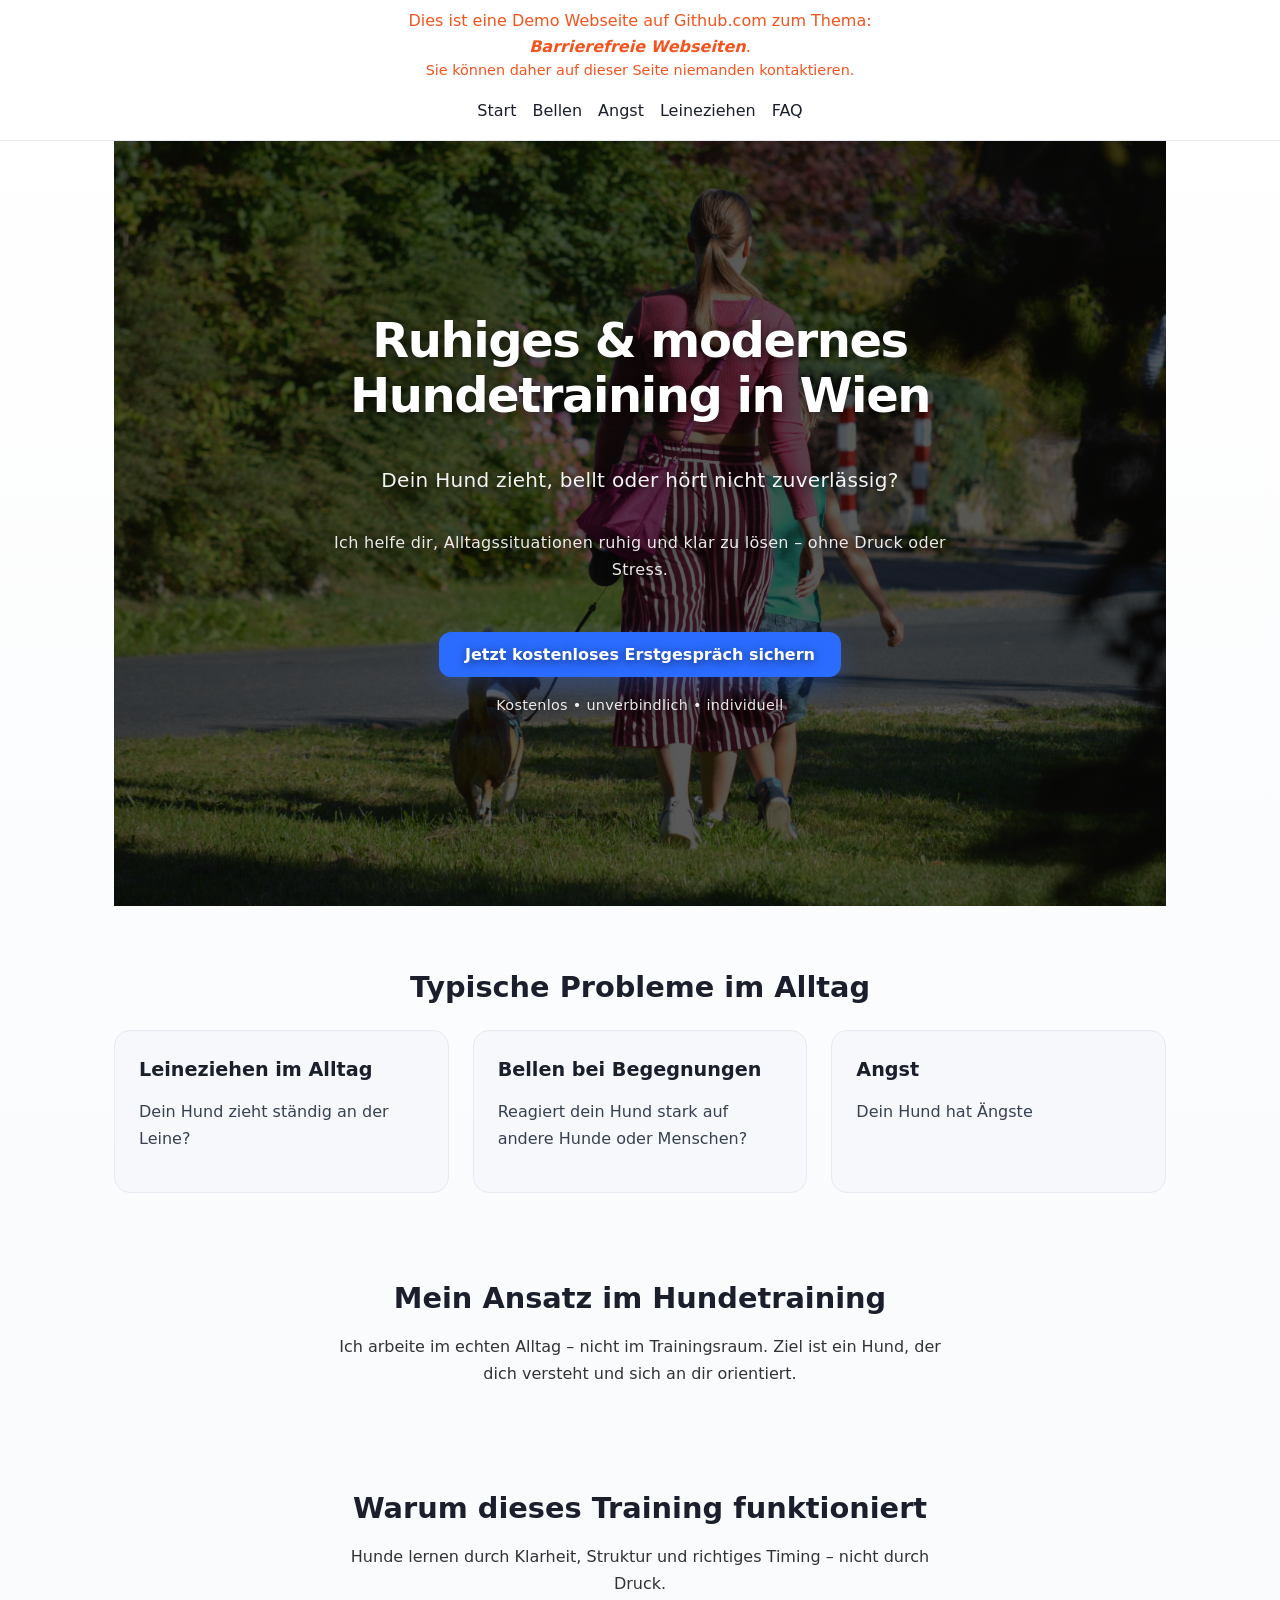
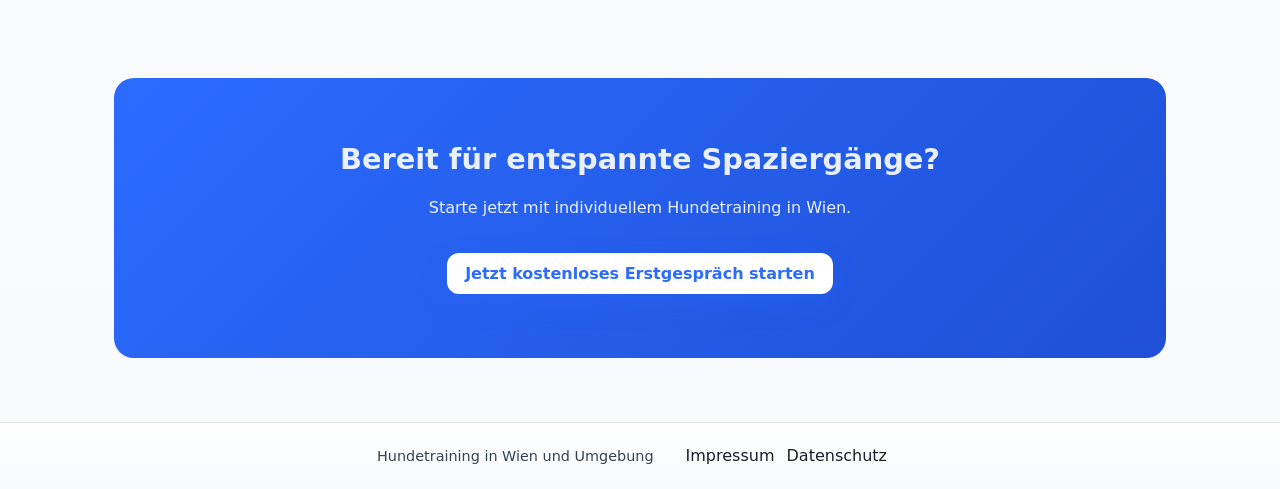
==== index.html @ 00c634ef "Leinenziehen changed to Leineziehen in index" ====
<!doctype html>
<html lang="de">
  <head>
    <meta charset="UTF-8" />
    <meta name="viewport" content="width=device-width, initial-scale=1.0" />

    <title>Hundetraining Wien – ruhiges & alltagstaugliches Training</title>
    <meta
      name="description"
      content="Hundetraining in Wien: Leinenziehen, Bellen, Rückruf und Angst. Modernes, ruhiges Training für deinen Alltag mit Hund."
    />
    <meta name="robots" content="index, follow" />

    <link rel="stylesheet" href="css/style.css" />

    <script type="application/ld+json">
      {
        "@context": "https://schema.org",
        "@type": "SoftwareApplication",
        "name": "Barrierefrei Demoseite",
        "description": "Eine Demo-Webseite zum Erlernen von Barrierefreiheit (A11y).",
        "url": "https://secondohb.github.io/barrierefreie-webseite-demo/",
        "image": "https://secondohb.github.io/barrierefreie-webseite-demo/assets/img/hundetraining-wien-ruhiger-spaziergang.jpg",
        "applicationCategory": "EducationalApplication",
        "operatingSystem": "Web",
        "author": {
          "@type": "Person",
          "name": "Bernd Honhaiser"
        }
      }
    </script>
  </head>

  <body>
    <a href="#main" class="skip-link">Zum Inhalt springen</a>

    <div class="hauptinfo1">
      Dies ist eine Demo Webseite auf Github.com zum Thema:
      <br /><i><b>Barrierefreie Webseiten</b></i
      >.<br />
    </div>
    <div class="hauptinfo2">
      Sie können daher auf dieser Seite niemanden kontaktieren.
    </div>

    <header>
      <nav aria-label="Hauptnavigation">
        <a href="index.html" aria-current="page">Start</a>
        <a href="bellen.html">Bellen</a>
        <a href="angst.html">Angst</a>
        <a href="leineziehen.html">Leineziehen</a>
        <a href="faq.html">FAQ</a>
      </nav>
    </header>

    <main id="main" role="main">
      <!-- HERO -->

      <section class="hero-parallax section-large">
        <img
          src="assets/img/hundetraining-wien-ruhiger-spaziergang.jpg"
          alt="Ruhiger Spaziergang mit Hund in Wien"
          class="hero-image"
        />

        <div class="hero-overlay" aria-hidden="true"></div>

        <div class="hero-content fade-in">
          <h1>Ruhiges & modernes Hundetraining in Wien</h1>

          <p class="lead">
            Dein Hund zieht, bellt oder hört nicht zuverlässig?
          </p>

          <p class="sub">
            Ich helfe dir, Alltagssituationen ruhig und klar zu lösen – ohne
            Druck oder Stress.
          </p>

          <a href="kontakt.html" class="cta-button">
            Jetzt kostenloses Erstgespräch sichern
          </a>

          <p class="micro-trust">Kostenlos • unverbindlich • individuell</p>
        </div>
      </section>

      <!-- PROBLEME -->

      <section>
        <h2>Typische Probleme im Alltag</h2>

        <div class="grid">
          <div class="card fade-in delay-1">
            <a href="leineziehen.html" class="card-link">
              <h3>Leineziehen im Alltag</h3>
              <p>Dein Hund zieht ständig an der Leine?</p>
            </a>
          </div>

          <div class="card fade-in delay-2">
            <a href="bellen.html" class="card-link">
              <h3>Bellen bei Begegnungen</h3>
              <p>Reagiert dein Hund stark auf andere Hunde oder Menschen?</p>
            </a>
          </div>

          <div class="card fade-in delay-3">
            <a href="angst.html" class="card-link">
              <h3>Angst</h3>
              <p>Dein Hund hat Ängste</p>
            </a>
          </div>
        </div>
      </section>

      <!-- ANGEBOT -->

      <section class="section-large">
        <h2>Mein Ansatz im Hundetraining</h2>
        <div class="centered">
          <p>
            Ich arbeite im echten Alltag – nicht im Trainingsraum. Ziel ist ein
            Hund, der dich versteht und sich an dir orientiert.
          </p>
        </div>
      </section>

      <!-- ÜBER MICH -->

      <section>
        <h2>Warum dieses Training funktioniert</h2>
        <div class="centered">
          <p>
            Hunde lernen durch Klarheit, Struktur und richtiges Timing – nicht
            durch Druck.
          </p>
        </div>
      </section>
      <!-- CTA -->

      <section class="cta section-large">
        <h2>Bereit für entspannte Spaziergänge?</h2>

        <p>Starte jetzt mit individuellem Hundetraining in Wien.</p>

        <a href="kontakt.html" class="cta-button"
          >Jetzt kostenloses Erstgespräch starten</a
        >
      </section>
    </main>
    <footer>
      <div class="footer-row">
        <p>Hundetraining in Wien und Umgebung</p>
        <nav aria-label="Rechtliche Seiten">
          <a href="rechtliches/impressum.html">Impressum</a>
          <a href="rechtliches/datenschutz.html">Datenschutz</a>
        </nav>
      </div>
    </footer>

    <script>
      const elements = document.querySelectorAll(".fade-in");

      const observer = new IntersectionObserver(
        (entries) => {
          entries.forEach((entry) => {
            if (entry.isIntersecting) {
              entry.target.classList.add("visible");
            }
          });
        },
        {
          threshold: 0.15,
        },
      );

      elements.forEach((el) => observer.observe(el));
    </script>
  </body>
</html>
---- css/style.css ----
/* =========================
   DESIGN SYSTEM (PREMIUM)
========================= */

:root {
  /* Colors */
  --bg: #ffffff;
  --text: #1a1f2b;
  --muted: #374151;

  --primary: #2b6cff;
  --primary-dark: #1f4fd6;

  --card: #f6f8fb;
  --border: #e6eaf0;

  /* Shape */
  --radius: 16px;
  --shadow: 0 12px 30px rgba(0, 0, 0, 0.08);

  /* Spacing */
  --space-1: 4px;
  --space-2: 8px;
  --space-3: 12px;
  --space-4: 16px;
  --space-5: 24px;
  --space-6: 32px;
  --space-7: 48px;
  --space-8: 64px;
  --space-9: 96px;
}

/* =========================
   RESET
========================= */

* {
  margin: 0;
  padding: 0;
  box-sizing: border-box;
}

/* =========================
   BASE
========================= */

body {
  font-family:
    system-ui,
    -apple-system,
    Segoe UI,
    Roboto,
    Arial;
  background: linear-gradient(to bottom, #ffffff, #f7f9fc);
  color: var(--text);
  line-height: 1.6;
  -webkit-font-smoothing: antialiased;
}

main {
  max-width: 1100px;
  margin: 0 auto;
  padding: 0 var(--space-5);
}

/* =========================
   TYPOGRAPHY
========================= */

h1 {
  font-size: 3rem;
  line-height: 1.15;
  letter-spacing: -0.03em;
  margin-bottom: var(--space-5);
  text-align: center;
}

h2 {
  font-size: 1.8rem;
  line-height: 1.25;
  margin-bottom: var(--space-4);
  text-align: center;
}

h3 {
  font-size: 1.2rem;
  margin-bottom: var(--space-3);
}

p {
  font-size: 1rem;
  line-height: 1.7;
  margin-bottom: var(--space-4);
  color: #333;
  max-width: 65ch;
}

strong {
  color: var(--primary);
}

/* =========================
   HEADER / NAV
========================= */

header {
  position: sticky;
  top: 0;
  background: white;
  border-bottom: 1px solid var(--border);
  z-index: 100;
}


/* Sichtbarer Fokus */
a:focus-visible,
button:focus-visible {
  outline: 3px solid var(--primary);
  outline-offset: 3px;
  border-radius: 6px;
}

a {
  color: var(--primary);
  text-decoration: underline;
  transition: all 0.2s ease;
}

a:hover {
  text-decoration: none;
}

nav {
  display: flex;
  justify-content: center;
  flex-wrap: wrap;
  gap: var(--space-4);
  padding: var(--space-4);
}

nav a {
  text-decoration: none;
  color: var(--text);
  font-weight: 500;
}

nav a:hover,
nav a:focus-visible {
  text-decoration: underline;
  outline: 3px solid #facc6e;
  outline-offset: 3px;
}

nav .cta-button {
  margin-left: var(--space-5);
}

/* =========================
   HERO
========================= */

.hero-parallax {
  position: relative;
  min-height: 85vh;
  padding: var(--space-9) var(--space-5);
  display: flex;
  align-items: center;
  justify-content: center;
  text-align: center;
  background-size: cover;
  background-position: center;
  color: white;
  overflow: hidden;
}
 

.hero-image {
  position: absolute;
  inset: 0;
  width: 100%;
  height: 100%;
  object-fit: cover;
  z-index: 0;
}

.hero-overlay {
  position: absolute;
  inset: 0;
  background: rgba(0, 0, 0, 0.65);
  z-index: 1; /* ⬅️ über dem Bild */
}

.hero-content {
  position: relative;
  display: flex;
  flex-direction: column;
  align-items: center;
  gap: 16px;
  max-width: 720px;
  margin: 0 auto;
  padding: var(--space-7) var(--space-5);
  text-shadow: 0 2px 10px rgba(0, 0, 0, 0.55);
  z-index: 2; 
}

.hero-content h1 {
  font-size: 3rem;
}

.hero-content p {
  max-width: 75ch;
  letter-spacing: 0.3px;
}

.hauptinfo1 {
  text-align: center;
  font-size: 1rem;
  color: rgba(243, 74, 17, 0.95);
  font-weight: 500;
  margin: 0.5rem 2rem 0rem 2rem;  
}
.hauptinfo2 {
  text-align: center;
  font-size: 0.9rem;
  color: rgba(243, 74, 17, 0.95);
  font-weight: 500;
  margin: ßrem 2rem 0rem 2rem;  
}

.hero-content .lead {
  font-size: 1.25rem;
  color: rgba(255, 255, 255, 0.95);
  font-weight: 500;
}

.hero-content .sub {
  font-size: 1rem;
  color: rgba(255, 255, 255, 0.9);
  margin-bottom: 2rem;
}

.hero-content .micro-trust {
  font-size: 0.9rem;
  font-weight: 400;
  color: rgba(255, 255, 255, 0.9);
  letter-spacing: 0.02em;
}

.kontakt-micro-trust {
  margin-top: 1rem;
  font-size: 0.9rem;
  font-weight: 400;
  color: rgba(255, 255, 255, 0.9);
  letter-spacing: 0.02em;
}

/* =========================
   BUTTONS
========================= */

a.cta-button,
a.cta-button:hover,
a.cta-button:focus-visible {
  text-decoration: none;
}

a.cta-button {
  display: inline-block;

  background: var(--primary);
  color: #fff;
  box-shadow: 0 10px 25px rgba(43, 108, 255, 0.25);
  padding: 14px 26px;
  border-radius: 12px;
  line-height: 1.1;

  font-weight: 600;
  transition:
    transform 0.2s ease,
    box-shadow 0.2s ease;
}

a.cta-button:hover {
  transform: translateY(-2px);
  box-shadow: 0 14px 30px rgba(43, 108, 255, 0.3);
}

/* =========================
   SECTIONS
========================= */

section {
  padding-top: var(--space-8);
  padding-bottom: var(--space-8);
}

.section-small {
  padding-top: var(--space-6);
  padding-bottom: var(--space-6);
}

.section-large {
  padding-top: var(--space-5);
  padding-bottom: var(--space-5);
}

.section-tight {
  padding-top: var(--space-5);
  padding-bottom: var(--space-5);
}

/* =========================
   GRID / CARDS
========================= */

.grid {
  display: grid;
  grid-template-columns: repeat(3, 1fr);
  gap: var(--space-5);
  margin-top: var(--space-5);
}

.card {
  background: var(--card);
  padding: var(--space-5);
  border-radius: var(--radius);
  border: 1px solid var(--border);
  cursor: pointer;
}

.card:hover {
  transform: translateY(-4px);
  box-shadow: var(--shadow);
}

.card-link {
  display: block;
  color: inherit;
  text-decoration: none;
}

.card-link:focus-visible {
  outline: 3px solid var(--primary);
  box-shadow: 0 0 0 4px rgba(43, 108, 255, 0.3);
  border-radius: 12px;
}

.card p {
  color: var(--muted);
}

/* =========================
   CTA SECTION
========================= */

.cta {
  background: linear-gradient(135deg, #2b6cff, #1f4fd6);
  color: white;
  padding: var(--space-8) var(--space-5);
  border-radius: 20px;
  text-align: center;
}

.cta p,
.cta h2 {
  color: rgba(255, 255, 255, 0.9);
  margin-left: auto;
  margin-right: auto;
  text-align: center;
}

.cta a {
  display: inline-block;
  margin-top: var(--space-4);
  background: white;
  color: var(--primary);
  padding: 12px 18px;
  border-radius: 12px;
  text-decoration: none;
  font-weight: 600;
}

/* =========================
   ACCESSIBILITY
========================= */

.skip-link {
  position: absolute;
  transform: translateY(-200%);
}

.skip-link:focus {
  transform: translateY(0);
  left: 1rem;
  top: 1rem;
  background: black;
  color: white;
  padding: 0.5rem;
  z-index: 1000;
}

/* =========================
   MOBILE
========================= */

@media (max-width: 768px) {
  body {
    font-size: 16px;
  }

  a,
  button {
    min-height: 44px;
    min-width: 44px;
  }

  h1 {
    font-size: 2rem;
  }

  h2 {
    font-size: 1.5rem;
  }

  .hero-content h1 {
    font-size: 2rem;
  }

  .grid {
    grid-template-columns: 1fr;
  }

  nav {
    gap: var(--space-3);
  }
}

/* =========================
   ANIMATIONS (PREMIUM)
========================= */

/* Card Hover (High-End Gefühl) */
.card {
  transition:
    transform 0.25s ease,
    box-shadow 0.25s ease;
}

.card:hover {
  transform: translateY(-6px) scale(1.01);
  box-shadow: 0 20px 40px rgba(0, 0, 0, 0.12);
}

a.cta-button:hover {
  transform: translateY(-2px);
  box-shadow: 0 14px 30px rgba(43, 108, 255, 0.3);
}

/* =========================
   REDUCED MOTION (WCAG)
========================= */

@media (prefers-reduced-motion: no-preference) {
  .fade-in {
    opacity: 0;
    transform: translateY(20px);
    transition:
      opacity 0.6s ease,
      transform 0.6s ease;
  }

  .fade-in.visible {
    opacity: 1;
    transform: translateY(0);
  }

  .fade-in.delay-1 {
    transition-delay: 0.4s;
  }
  .fade-in.delay-2 {
    transition-delay: 0.7s;
  }
  .fade-in.delay-3 {
    transition-delay: 1s;
  }
}

.centered {
  display: flex;
  justify-content: center;
  text-align: center;
}
.centered p {
  text-align: center;
  max-width: 60ch;
}
footer {
  margin-top: var(--space-8);
  padding: var(--space-1) var(--space-5);
  border-top: 1px solid var(--border);
  background: linear-gradient(to bottom, #ffffff, #f7f9fc);
}

.footer-nav {
  display: flex;
  gap: 16px;
  justify-content: center;
  margin-bottom: 6px;
}

footer p {
  margin: 0;
  font-size: 0.9rem;
  color: var(--muted);
}

.footer-nav a {
  text-decoration: none;
  color: var(--muted);
  font-size: 0.95rem;
}

.footer-nav a:hover,
.footer-nav a:focus-visible {
  color: var(--text);
  text-decoration: underline;
  outline: 3px solid #facc6e;
  outline-offset: 3px;
}

.footer-row {
  display: flex;
  justify-content: center;
  align-items: center;
  gap: 16px;
  flex-wrap: wrap; /* wichtig für mobile! */
  text-align: center;
}

.footer-row nav {
  display: flex;
  gap: 12px;
}
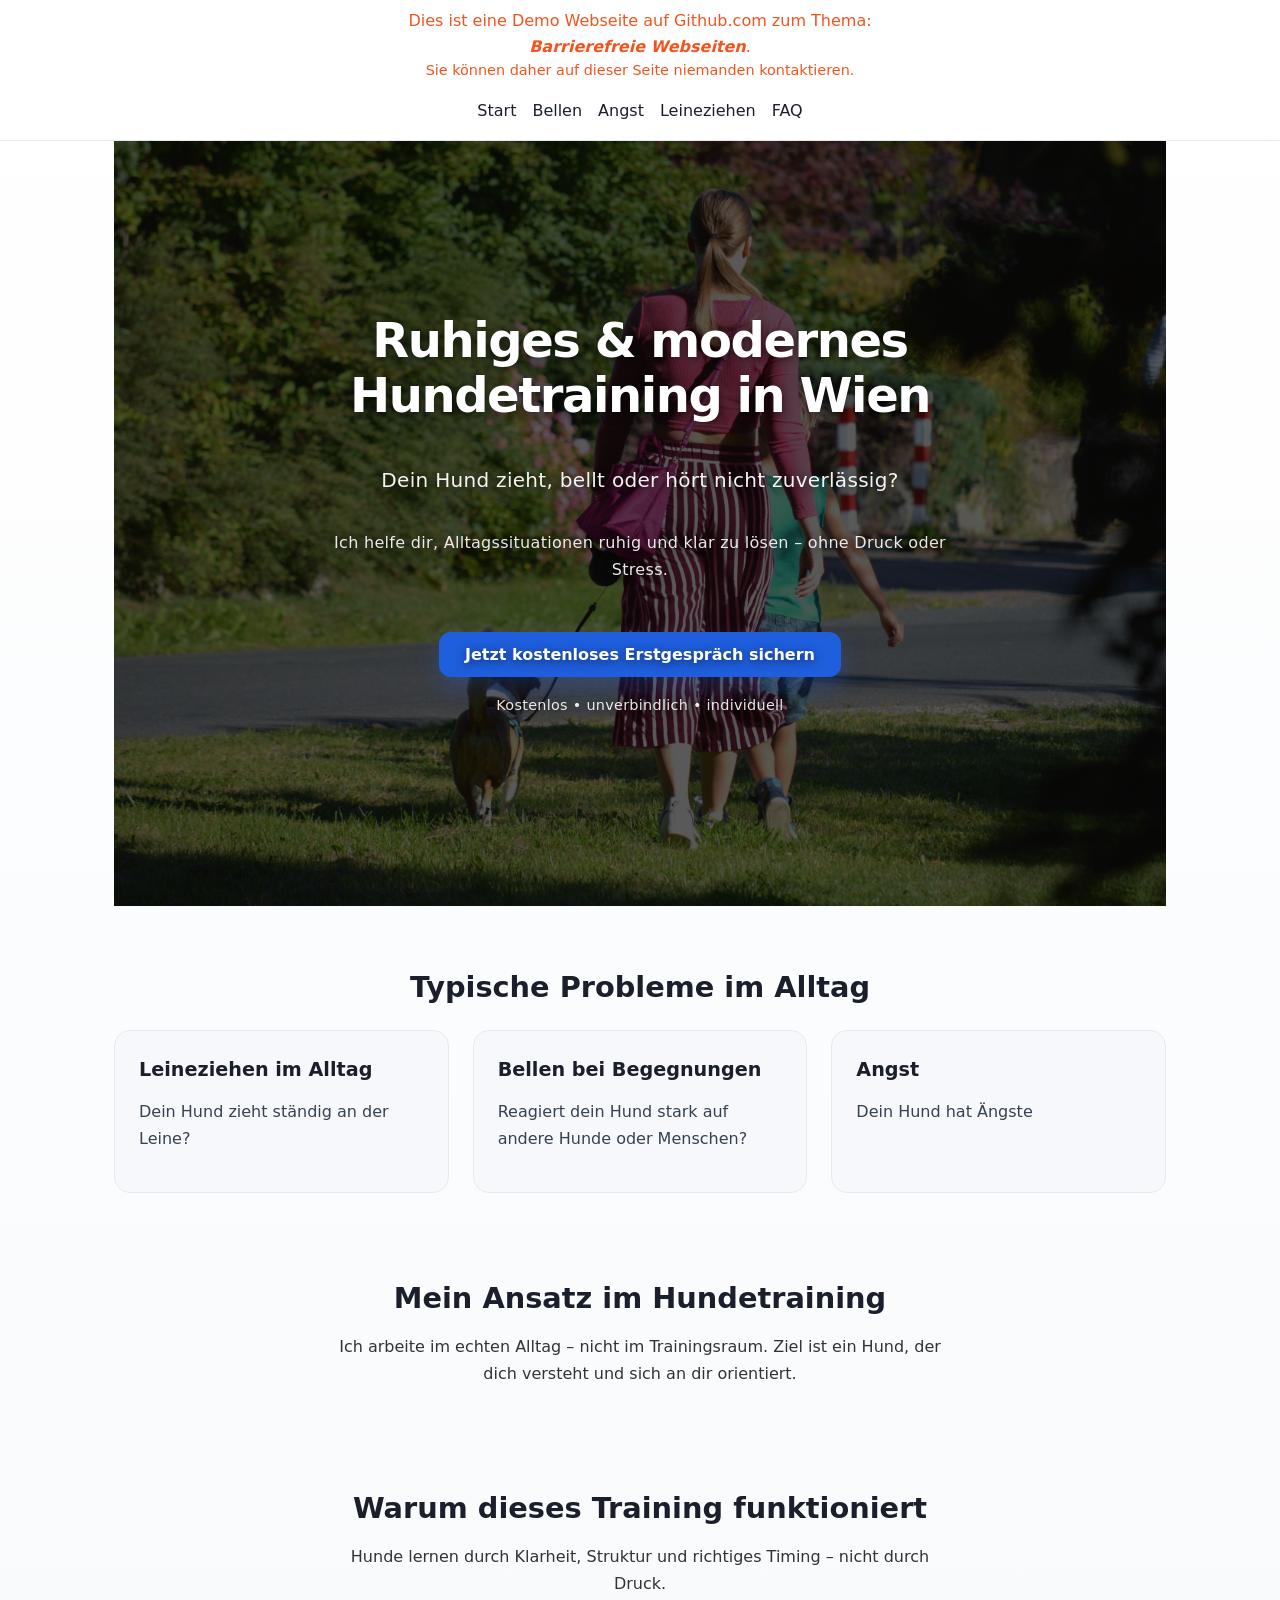
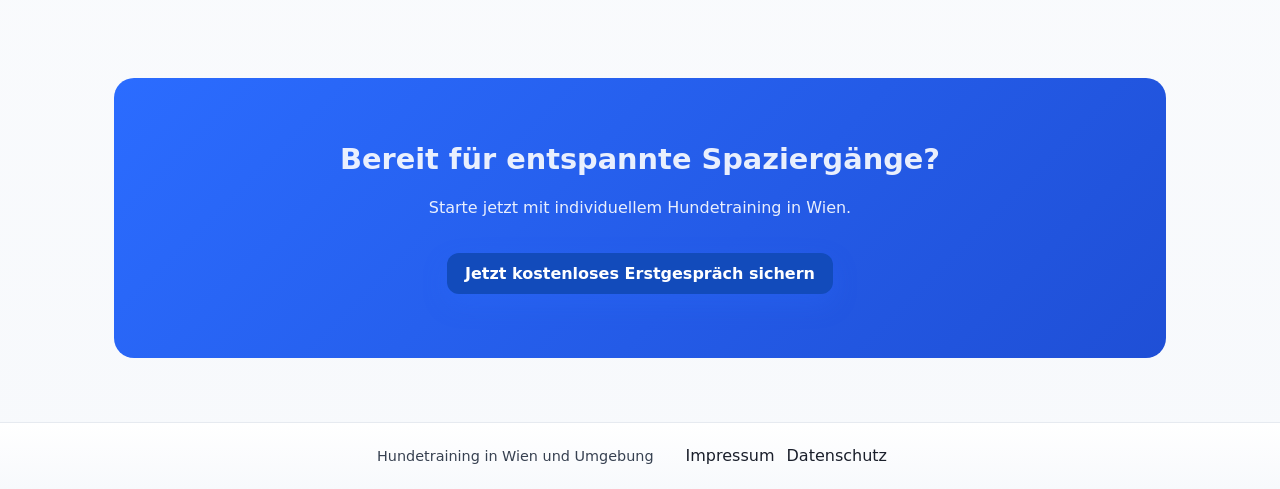
==== commit d2884a71: "kontakt button changed text from starten to sichern" ====
--- a/index.html
+++ b/index.html
@@ -53,7 +53,7 @@
       </nav>
     </header>
 
-    <main id="main" role="main">
+    <main id="main">
       <!-- HERO -->
 
       <section class="hero-parallax section-large">
@@ -145,7 +145,7 @@
         <p>Starte jetzt mit individuellem Hundetraining in Wien.</p>
 
         <a href="kontakt.html" class="cta-button"
-          >Jetzt kostenloses Erstgespräch starten</a
+          >Jetzt kostenloses Erstgespräch sichern</a
         >
       </section>
     </main>
--- a/css/style.css
+++ b/css/style.css
@@ -111,7 +111,6 @@
   z-index: 100;
 }
 
-
 /* Sichtbarer Fokus */
 a:focus-visible,
 button:focus-visible {
@@ -172,7 +171,6 @@
   color: white;
   overflow: hidden;
 }
- 
 
 .hero-image {
   position: absolute;
@@ -200,7 +198,7 @@
   margin: 0 auto;
   padding: var(--space-7) var(--space-5);
   text-shadow: 0 2px 10px rgba(0, 0, 0, 0.55);
-  z-index: 2; 
+  z-index: 2;
 }
 
 .hero-content h1 {
@@ -217,14 +215,14 @@
   font-size: 1rem;
   color: rgba(243, 74, 17, 0.95);
   font-weight: 500;
-  margin: 0.5rem 2rem 0rem 2rem;  
+  margin: 0.5rem 2rem 0rem 2rem;
 }
 .hauptinfo2 {
   text-align: center;
   font-size: 0.9rem;
   color: rgba(243, 74, 17, 0.95);
   font-weight: 500;
-  margin: ßrem 2rem 0rem 2rem;  
+  margin: 0rem 2rem 0rem 2rem;
 }
 
 .hero-content .lead {
@@ -267,7 +265,7 @@
 a.cta-button {
   display: inline-block;
 
-  background: var(--primary);
+  background: #1f5edc;
   color: #fff;
   box-shadow: 0 10px 25px rgba(43, 108, 255, 0.25);
   padding: 14px 26px;
@@ -372,12 +370,17 @@
 .cta a {
   display: inline-block;
   margin-top: var(--space-4);
-  background: white;
-  color: var(--primary);
+  background: #124bbb;
+  color: #ffffff;
   padding: 12px 18px;
   border-radius: 12px;
   text-decoration: none;
   font-weight: 600;
+  transition: all 0.2s ease;
+}
+.cta a:hover {
+  background: #0f3f9a;
+  transform: translateY(-1px);
 }
 
 /* =========================
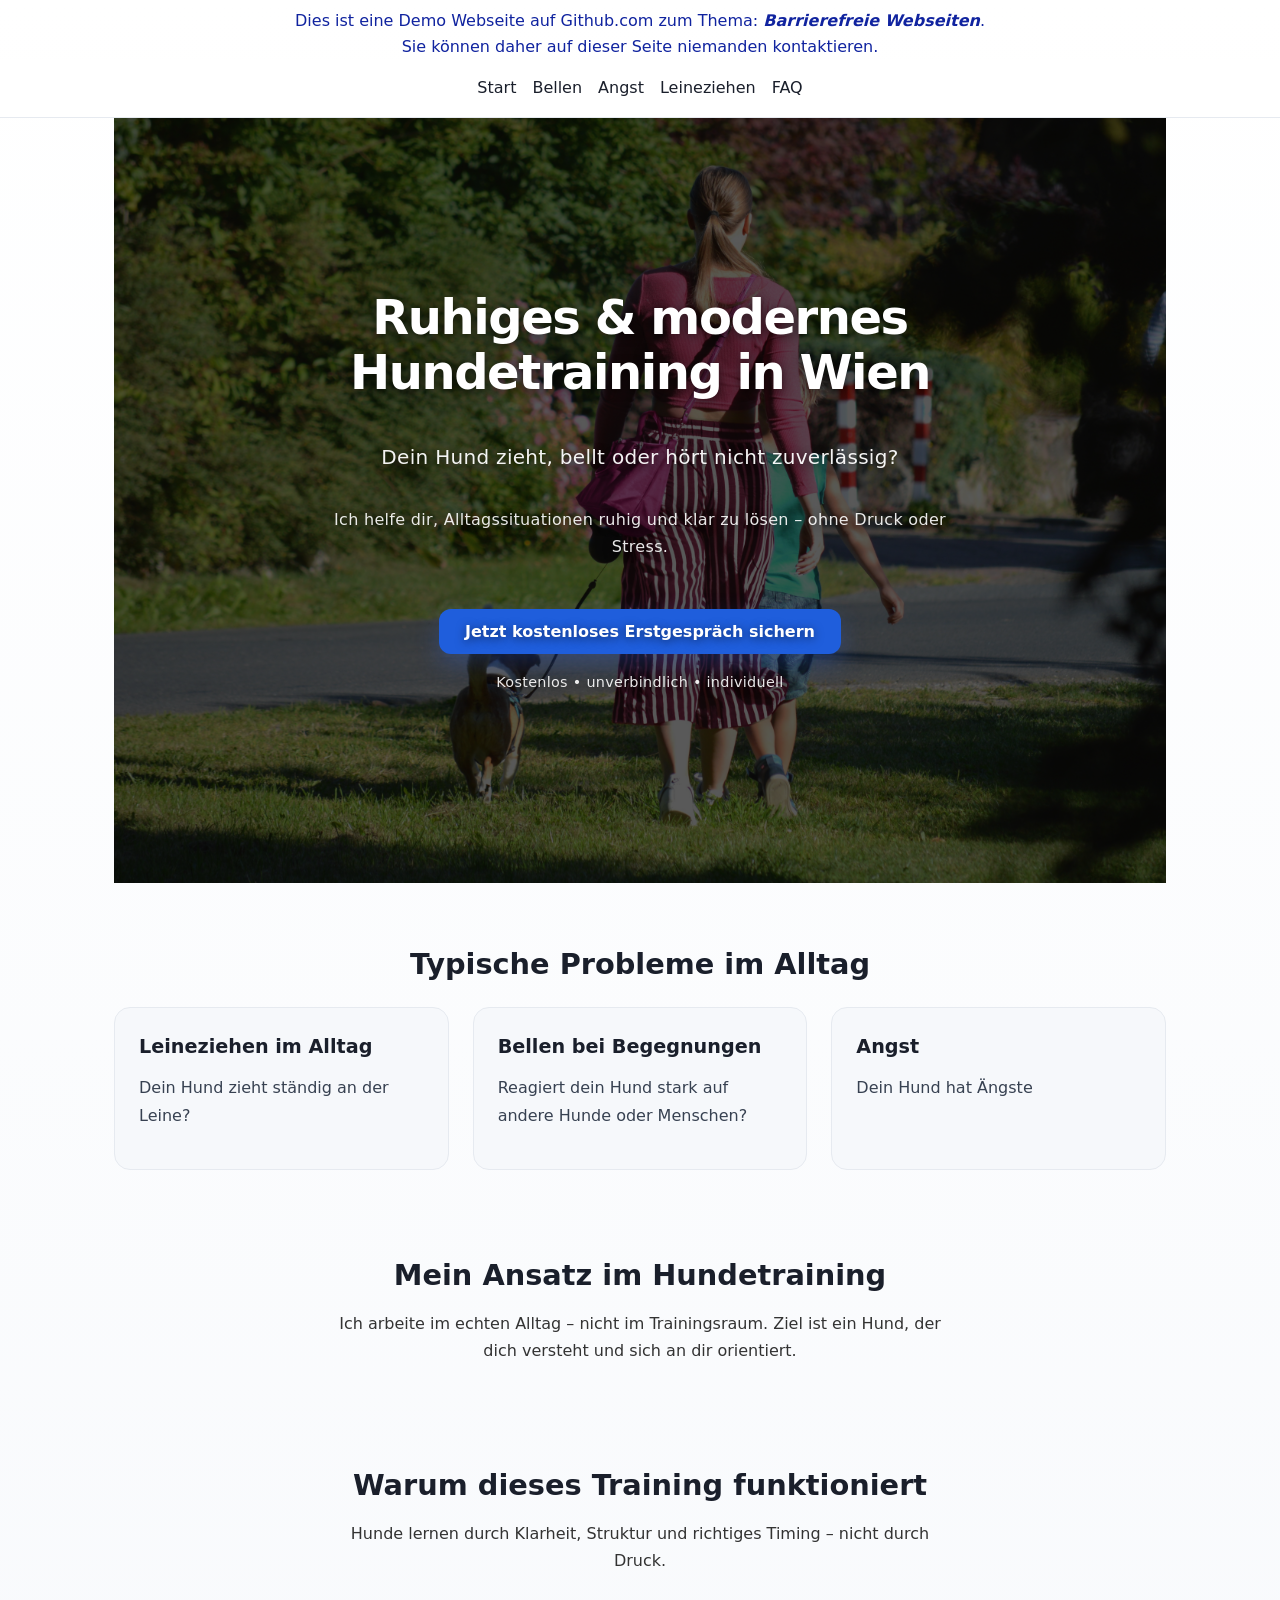
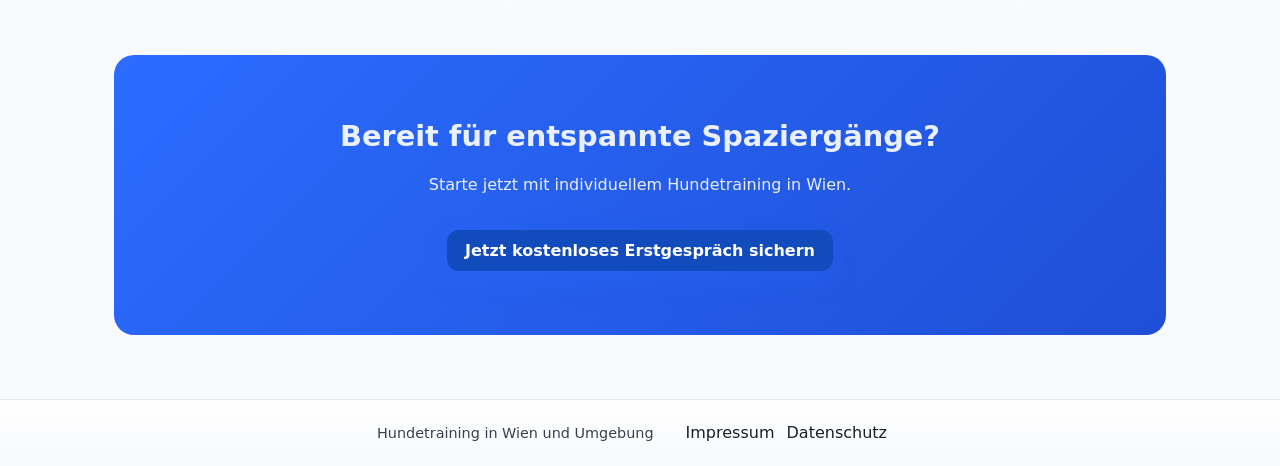
==== commit 2f0ec50e: "Infotext changed from orange to blue" ====
--- a/index.html
+++ b/index.html
@@ -36,10 +36,8 @@
 
     <div class="hauptinfo1">
       Dies ist eine Demo Webseite auf Github.com zum Thema:
-      <br /><i><b>Barrierefreie Webseiten</b></i
+      <i><b>Barrierefreie Webseiten</b></i
       >.<br />
-    </div>
-    <div class="hauptinfo2">
       Sie können daher auf dieser Seite niemanden kontaktieren.
     </div>
 
--- a/css/style.css
+++ b/css/style.css
@@ -213,17 +213,11 @@
 .hauptinfo1 {
   text-align: center;
   font-size: 1rem;
-  color: rgba(243, 74, 17, 0.95);
+  color: rgba(3, 23, 154, 0.95);
   font-weight: 500;
   margin: 0.5rem 2rem 0rem 2rem;
 }
-.hauptinfo2 {
-  text-align: center;
-  font-size: 0.9rem;
-  color: rgba(243, 74, 17, 0.95);
-  font-weight: 500;
-  margin: 0rem 2rem 0rem 2rem;
-}
+
 
 .hero-content .lead {
   font-size: 1.25rem;
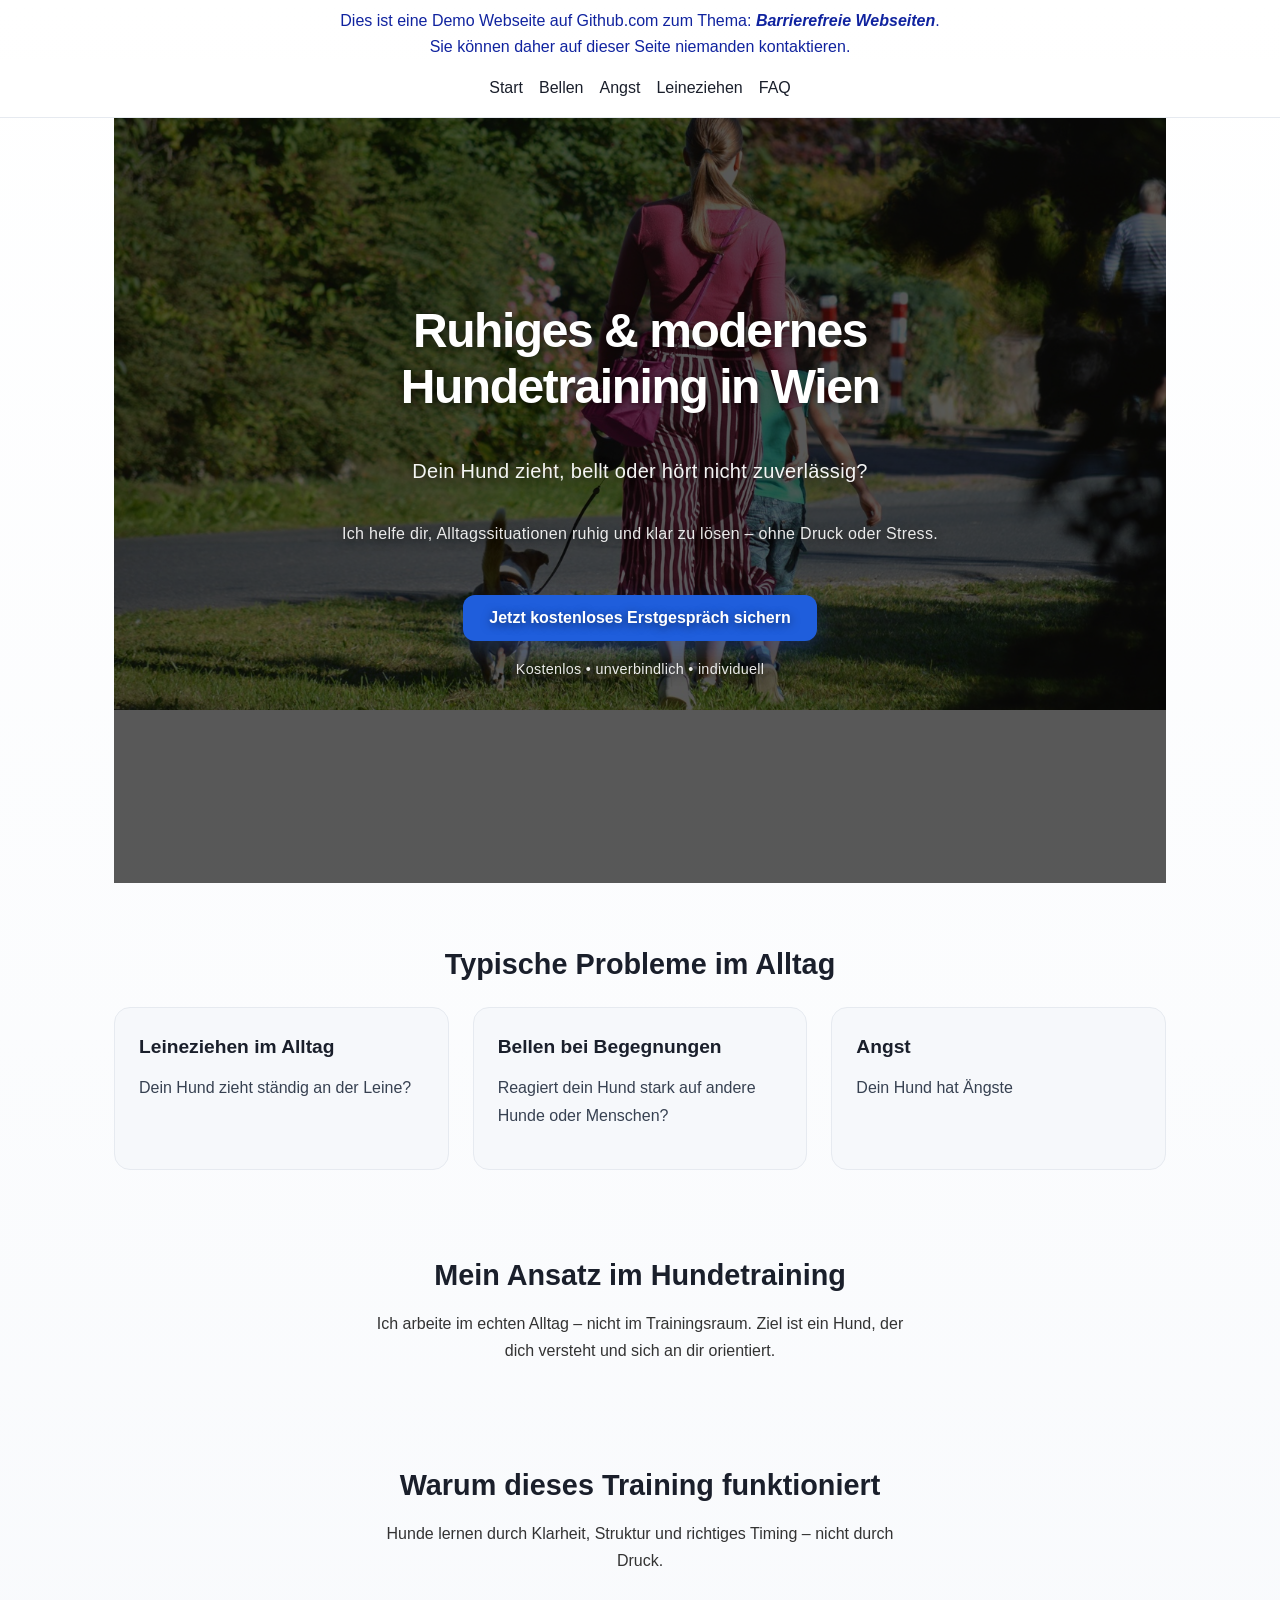
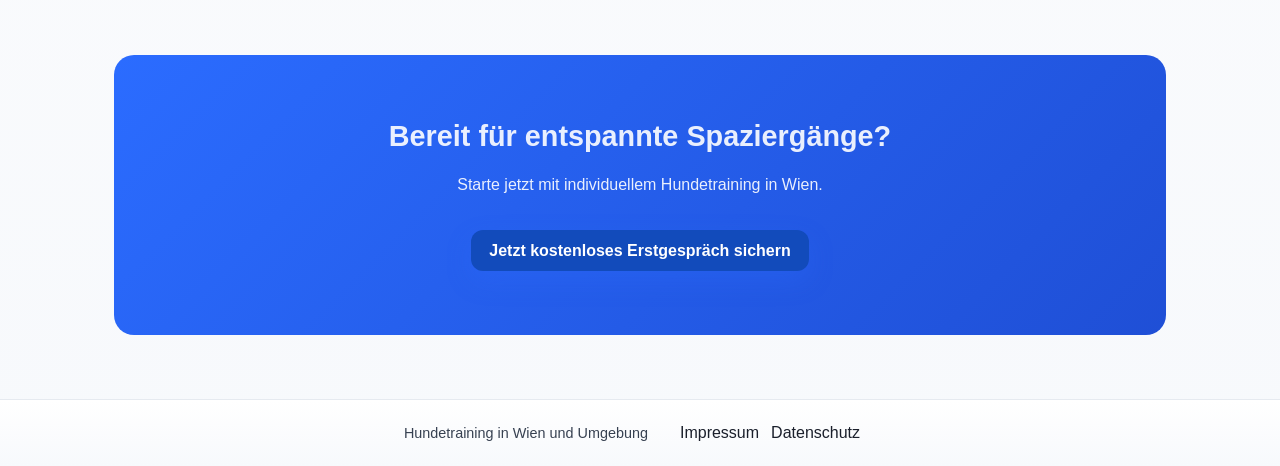
==== commit b175f4bf: "image size reduced and other speed optimizations" ====
--- a/index.html
+++ b/index.html
@@ -2,33 +2,115 @@
 <html lang="de">
   <head>
     <meta charset="UTF-8" />
-    <meta name="viewport" content="width=device-width, initial-scale=1.0" />
-
-    <title>Hundetraining Wien – ruhiges & alltagstaugliches Training</title>
+    <meta http-equiv="X-UA-Compatible" content="IE=edge" />
+    <meta name="viewport" content="width=device-width, initial-scale=1" />
+    <link
+      rel="preload"
+      as="image"
+      href="assets/img/hundetraining-wien-ruhiger-spaziergang.webp"
+    />
+    <title>
+      Hundetraining Wien – ruhiges Training & Hilfe bei Leineziehen, Bellen &
+      Angst
+    </title>
+
     <meta
       name="description"
-      content="Hundetraining in Wien: Leinenziehen, Bellen, Rückruf und Angst. Modernes, ruhiges Training für deinen Alltag mit Hund."
-    />
+      content="Individuelles Hundetraining in Wien: Schluss mit Leineziehen, Bellen und Unsicherheit. 
+      Lerne, wie dein Hund ruhig und entspannt wird."
+    />
+    <meta
+      name="keywords"
+      content="Hundetraining Wien, Hundetrainer Wien, Leineziehen, Hund bellt, Hund Angst Training"
+    />
+
     <meta name="robots" content="index, follow" />
 
-    <link rel="stylesheet" href="css/style.css" />
-
+    <link rel="canonical" href="https://www.../" />
+
+    <meta name="author" content="Hundetraining Wien" />
+
+    <!-- Open Graph -->
+    <meta property="og:type" content="website" />
+    <meta
+      property="og:title"
+      content="Hundetraining Wien – ruhiges & alltagstaugliches Training"
+    />
+    <meta
+      property="og:description"
+      content="Individuelles Hundetraining in Wien: Leineziehen, Bellen, Rückruf und Angst entspannt lösen."
+    />
+    <meta property="og:url" content="https://www.../" />
+    <meta
+      property="og:image"
+      content="https://www.../assets/img/hundetraining.jpg"
+    />
+    <meta property="og:image:width" content="1200" />
+    <meta property="og:image:height" content="630" />
+    <meta property="og:image:alt" content="Ruhiges Hundetraining in Wien" />
+    <meta property="og:site_name" content="Hundetraining Wien" />
+    <meta property="og:locale" content="de_AT" />
+
+    <!-- Twitter -->
+    <meta name="twitter:card" content="summary_large_image" />
+
+    <meta
+      name="twitter:image:alt"
+      content="Hundetraining Wien – ruhiges Training"
+    />
+
+    <meta
+      name="twitter:title"
+      content="Hundetraining Wien – ruhiges Training"
+    />
+    <meta
+      name="twitter:description"
+      content="Lerne, wie dein Hund ruhig und entspannt im Alltag wird."
+    />
+    <meta
+      name="twitter:image"
+      content="https://www.../assets/img/hundetraining.jpg"
+    />
+
+    <!-- Icons -->
+    <link rel="apple-touch-icon" href="/apple-touch-icon.png" sizes="180x180" />
+    <link rel="icon" type="image/png" href="/favicon-32x32.png" sizes="32x32" />
+    <link rel="icon" type="image/png" href="/favicon-16x16.png" sizes="16x16" />
+    <link rel="shortcut icon" href="/favicon.ico" />
+    <!--<link rel="manifest" href="/site.webmanifest" />-->
+
+    <meta name="theme-color" content="#2196f3" />
+
+    <!-- Schema.org -->
     <script type="application/ld+json">
       {
         "@context": "https://schema.org",
-        "@type": "SoftwareApplication",
-        "name": "Barrierefrei Demoseite",
-        "description": "Eine Demo-Webseite zum Erlernen von Barrierefreiheit (A11y).",
-        "url": "https://secondohb.github.io/barrierefreie-webseite-demo/",
-        "image": "https://secondohb.github.io/barrierefreie-webseite-demo/assets/img/hundetraining-wien-ruhiger-spaziergang.jpg",
-        "applicationCategory": "EducationalApplication",
-        "operatingSystem": "Web",
-        "author": {
-          "@type": "Person",
-          "name": "Bernd Honhaiser"
+        "@type": "ProfessionalService",
+        "name": "Hundetraining Wien",
+        "image": "https://www.../assets/img/hundetraining.jpg",
+        "description": "Ruhiges und alltagstaugliches Hundetraining in Wien.",
+        "telephone": "+43 ...",
+        "url": "https://www...",
+        "priceRange": "€€",
+        "openingHours": "Mo-Sa 09:00-18:00",
+        "serviceType": "Hundetraining",
+        "areaServed": "Wien, Österreich",
+
+        "address": {
+          "@type": "PostalAddress",
+          "addressLocality": "Wien",
+          "addressCountry": "AT"
+        },
+
+        "geo": {
+          "@type": "GeoCoordinates",
+          "latitude": 48.2082,
+          "longitude": 16.3738
         }
       }
     </script>
+
+    <link rel="stylesheet" href="css/style.css" />
   </head>
 
   <body>
@@ -157,7 +239,7 @@
       </div>
     </footer>
 
-    <script>
+    <script defer>
       const elements = document.querySelectorAll(".fade-in");
 
       const observer = new IntersectionObserver(
--- a/css/style.css
+++ b/css/style.css
@@ -1,58 +1,17 @@
-/* =========================
-   DESIGN SYSTEM (PREMIUM)
-========================= */
-
-:root {
-  /* Colors */
-  --bg: #ffffff;
-  --text: #1a1f2b;
-  --muted: #374151;
-
-  --primary: #2b6cff;
-  --primary-dark: #1f4fd6;
-
-  --card: #f6f8fb;
-  --border: #e6eaf0;
-
-  /* Shape */
-  --radius: 16px;
-  --shadow: 0 12px 30px rgba(0, 0, 0, 0.08);
-
-  /* Spacing */
-  --space-1: 4px;
-  --space-2: 8px;
-  --space-3: 12px;
-  --space-4: 16px;
-  --space-5: 24px;
-  --space-6: 32px;
-  --space-7: 48px;
-  --space-8: 64px;
-  --space-9: 96px;
-}
-
-/* =========================
-   RESET
-========================= */
-
+/* ===  RESET === */
 * {
   margin: 0;
   padding: 0;
   box-sizing: border-box;
 }
 
-/* =========================
-   BASE
-========================= */
+/* === BASE === */
 
 body {
-  font-family:
-    system-ui,
-    -apple-system,
-    Segoe UI,
-    Roboto,
-    Arial;
+  font-family: Verdana, Arial, sans-serif;
+  font-size: 1rem;
   background: linear-gradient(to bottom, #ffffff, #f7f9fc);
-  color: var(--text);
+  color: #1a1f2b;
   line-height: 1.6;
   -webkit-font-smoothing: antialiased;
 }
@@ -60,7 +19,7 @@
 main {
   max-width: 1100px;
   margin: 0 auto;
-  padding: 0 var(--space-5);
+  padding: 0 1.5rem;
 }
 
 /* =========================
@@ -71,32 +30,32 @@
   font-size: 3rem;
   line-height: 1.15;
   letter-spacing: -0.03em;
-  margin-bottom: var(--space-5);
+  margin-bottom: 1.5rem;
   text-align: center;
 }
 
 h2 {
   font-size: 1.8rem;
   line-height: 1.25;
-  margin-bottom: var(--space-4);
+  margin-bottom: 1rem;
   text-align: center;
 }
 
 h3 {
   font-size: 1.2rem;
-  margin-bottom: var(--space-3);
+  margin-bottom: 0.75rem;
 }
 
 p {
   font-size: 1rem;
   line-height: 1.7;
-  margin-bottom: var(--space-4);
+  margin-bottom: 1rem;
   color: #333;
   max-width: 65ch;
 }
 
 strong {
-  color: var(--primary);
+  color: #2b6cff;
 }
 
 /* =========================
@@ -107,20 +66,20 @@
   position: sticky;
   top: 0;
   background: white;
-  border-bottom: 1px solid var(--border);
+  border-bottom: 1px solid #e6eaf0;
   z-index: 100;
 }
 
 /* Sichtbarer Fokus */
 a:focus-visible,
 button:focus-visible {
-  outline: 3px solid var(--primary);
+  outline: 3px solid #2b6cff;
   outline-offset: 3px;
   border-radius: 6px;
 }
 
 a {
-  color: var(--primary);
+  color: #2b6cff;
   text-decoration: underline;
   transition: all 0.2s ease;
 }
@@ -133,13 +92,13 @@
   display: flex;
   justify-content: center;
   flex-wrap: wrap;
-  gap: var(--space-4);
-  padding: var(--space-4);
+  gap: 1rem;
+  padding: 1rem;
 }
 
 nav a {
   text-decoration: none;
-  color: var(--text);
+  color: #1a1f2b;
   font-weight: 500;
 }
 
@@ -151,7 +110,7 @@
 }
 
 nav .cta-button {
-  margin-left: var(--space-5);
+  margin-left: 1.5rem;
 }
 
 /* =========================
@@ -160,8 +119,8 @@
 
 .hero-parallax {
   position: relative;
-  min-height: 85vh;
-  padding: var(--space-9) var(--space-5);
+  min-height: 85svh;
+  /*padding: 0rem, 1.5rem;*/
   display: flex;
   align-items: center;
   justify-content: center;
@@ -176,7 +135,7 @@
   position: absolute;
   inset: 0;
   width: 100%;
-  height: 100%;
+  aspect-ratio: 16 / 9;
   object-fit: cover;
   z-index: 0;
 }
@@ -185,7 +144,7 @@
   position: absolute;
   inset: 0;
   background: rgba(0, 0, 0, 0.65);
-  z-index: 1; /* ⬅️ über dem Bild */
+  z-index: 1; /* über dem Bild */
 }
 
 .hero-content {
@@ -193,10 +152,10 @@
   display: flex;
   flex-direction: column;
   align-items: center;
-  gap: 16px;
+  gap: 1rem;
   max-width: 720px;
   margin: 0 auto;
-  padding: var(--space-7) var(--space-5);
+  padding: 3rem 1.5rem;
   text-shadow: 0 2px 10px rgba(0, 0, 0, 0.55);
   z-index: 2;
 }
@@ -217,7 +176,6 @@
   font-weight: 500;
   margin: 0.5rem 2rem 0rem 2rem;
 }
-
 
 .hero-content .lead {
   font-size: 1.25rem;
@@ -282,23 +240,13 @@
 ========================= */
 
 section {
-  padding-top: var(--space-8);
-  padding-bottom: var(--space-8);
-}
-
-.section-small {
-  padding-top: var(--space-6);
-  padding-bottom: var(--space-6);
+  padding-top: 4rem;
+  padding-bottom: 4rem;
 }
 
 .section-large {
-  padding-top: var(--space-5);
-  padding-bottom: var(--space-5);
-}
-
-.section-tight {
-  padding-top: var(--space-5);
-  padding-bottom: var(--space-5);
+  padding-top: 1.5rem;
+  padding-bottom: 1.5rem;
 }
 
 /* =========================
@@ -308,21 +256,24 @@
 .grid {
   display: grid;
   grid-template-columns: repeat(3, 1fr);
-  gap: var(--space-5);
-  margin-top: var(--space-5);
+  gap: 1.5rem;
+  margin-top: 1.5rem;
 }
 
 .card {
-  background: var(--card);
-  padding: var(--space-5);
-  border-radius: var(--radius);
-  border: 1px solid var(--border);
+  background: #f6f8fb;
+  padding: 1.5rem;
+  border-radius: 1rem;
+  border: 1px solid #e6eaf0;
   cursor: pointer;
+  transition:
+    transform 0.25s ease,
+    box-shadow 0.25s ease;
 }
 
 .card:hover {
   transform: translateY(-4px);
-  box-shadow: var(--shadow);
+  box-shadow: 0 12px 30px rgba(0, 0, 0, 0.08);
 }
 
 .card-link {
@@ -332,13 +283,13 @@
 }
 
 .card-link:focus-visible {
-  outline: 3px solid var(--primary);
+  outline: 3px solid #2b6cff;
   box-shadow: 0 0 0 4px rgba(43, 108, 255, 0.3);
   border-radius: 12px;
 }
 
 .card p {
-  color: var(--muted);
+  color: #374151;
 }
 
 /* =========================
@@ -348,7 +299,7 @@
 .cta {
   background: linear-gradient(135deg, #2b6cff, #1f4fd6);
   color: white;
-  padding: var(--space-8) var(--space-5);
+  padding: 4rem 1.5rem;
   border-radius: 20px;
   text-align: center;
 }
@@ -363,7 +314,7 @@
 
 .cta a {
   display: inline-block;
-  margin-top: var(--space-4);
+  margin-top: 1rem;
   background: #124bbb;
   color: #ffffff;
   padding: 12px 18px;
@@ -402,7 +353,7 @@
 
 @media (max-width: 768px) {
   body {
-    font-size: 16px;
+    font-size: 1rem;
   }
 
   a,
@@ -428,20 +379,13 @@
   }
 
   nav {
-    gap: var(--space-3);
+    gap: 0.75rem;
   }
 }
 
 /* =========================
    ANIMATIONS (PREMIUM)
 ========================= */
-
-/* Card Hover (High-End Gefühl) */
-.card {
-  transition:
-    transform 0.25s ease,
-    box-shadow 0.25s ease;
-}
 
 .card:hover {
   transform: translateY(-6px) scale(1.01);
@@ -492,34 +436,34 @@
   max-width: 60ch;
 }
 footer {
-  margin-top: var(--space-8);
-  padding: var(--space-1) var(--space-5);
-  border-top: 1px solid var(--border);
+  margin-top: 4rem;
+  padding: 0.25rem 1.5rem;
+  border-top: 1px solid #e6eaf0;
   background: linear-gradient(to bottom, #ffffff, #f7f9fc);
 }
 
 .footer-nav {
   display: flex;
-  gap: 16px;
+  gap: 1rem;
   justify-content: center;
-  margin-bottom: 6px;
+  margin-bottom: 0.25rem;
 }
 
 footer p {
   margin: 0;
   font-size: 0.9rem;
-  color: var(--muted);
+  color: #374151;
 }
 
 .footer-nav a {
   text-decoration: none;
-  color: var(--muted);
+  color: #374151;
   font-size: 0.95rem;
 }
 
 .footer-nav a:hover,
 .footer-nav a:focus-visible {
-  color: var(--text);
+  color: #1a1f2b;
   text-decoration: underline;
   outline: 3px solid #facc6e;
   outline-offset: 3px;
@@ -529,12 +473,12 @@
   display: flex;
   justify-content: center;
   align-items: center;
-  gap: 16px;
+  gap: 1rem;
   flex-wrap: wrap; /* wichtig für mobile! */
   text-align: center;
 }
 
 .footer-row nav {
   display: flex;
-  gap: 12px;
-}
+  gap: 0.75rem;
+}
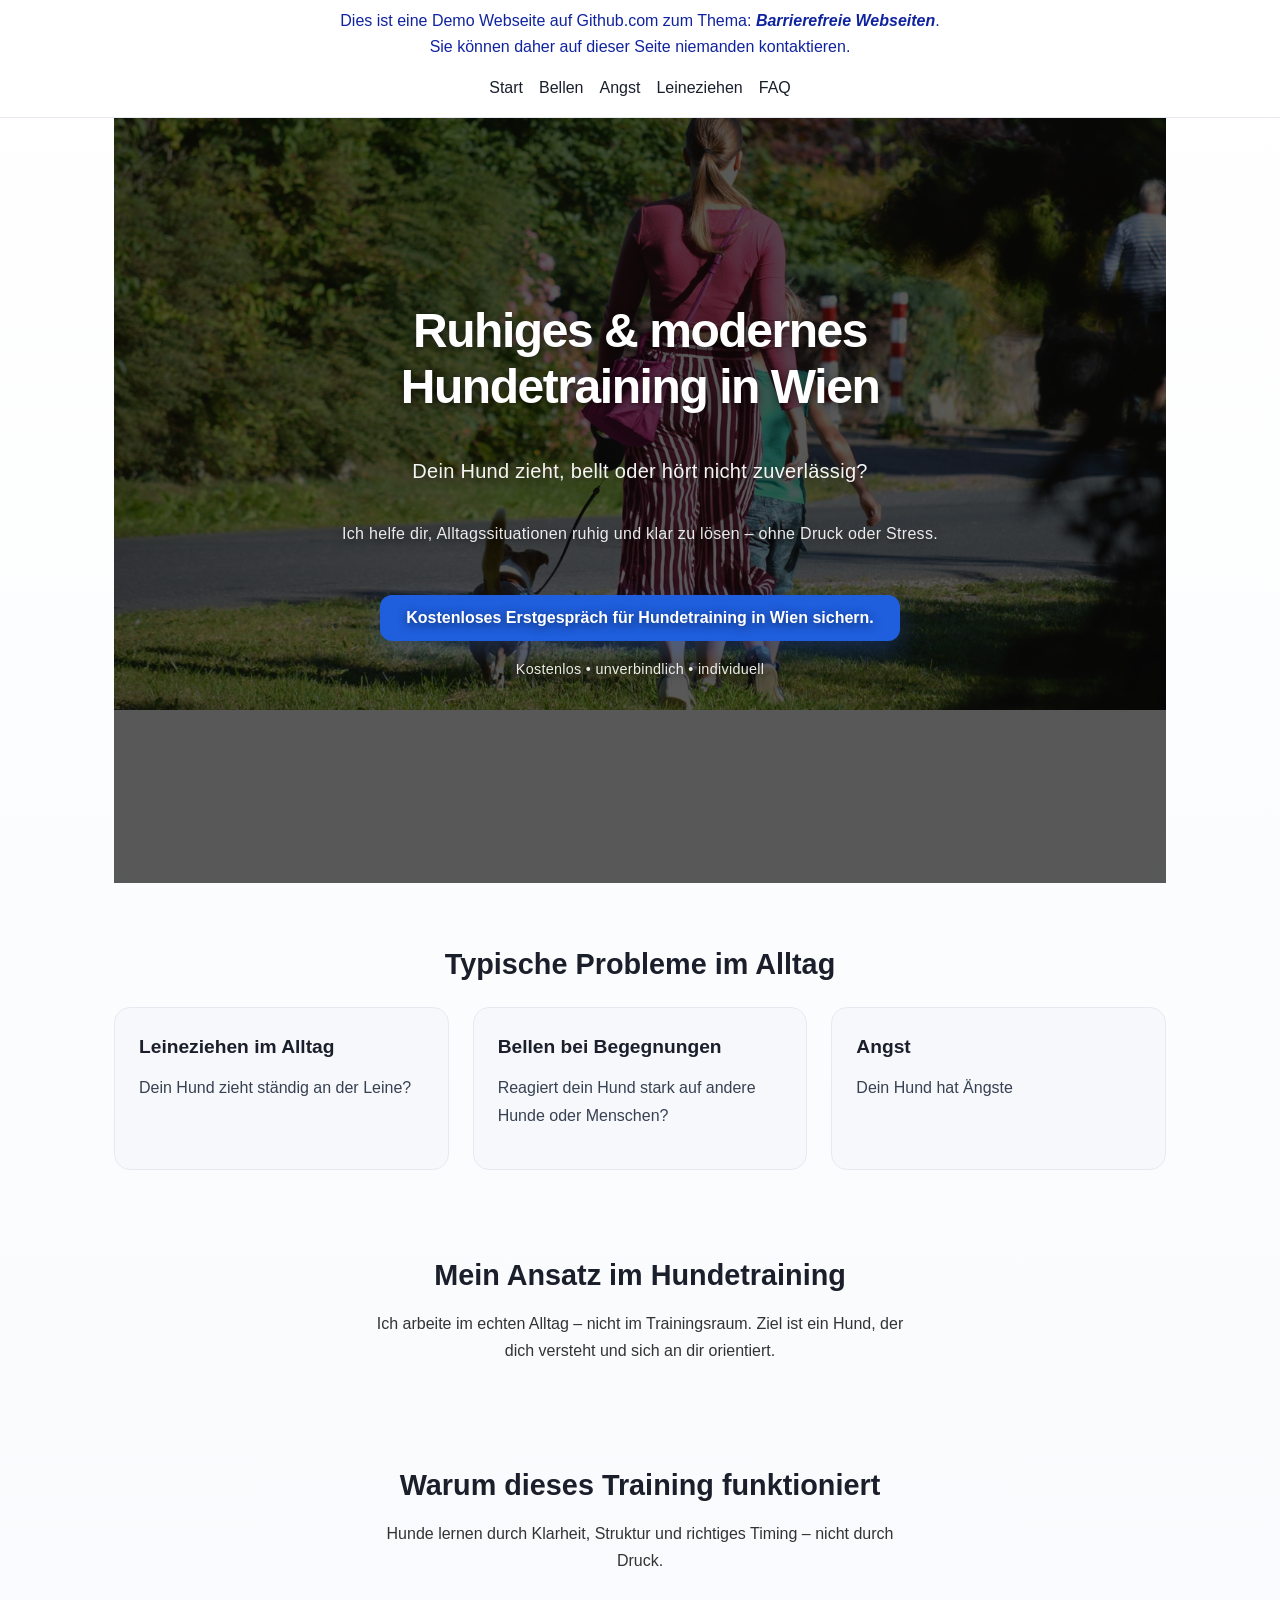
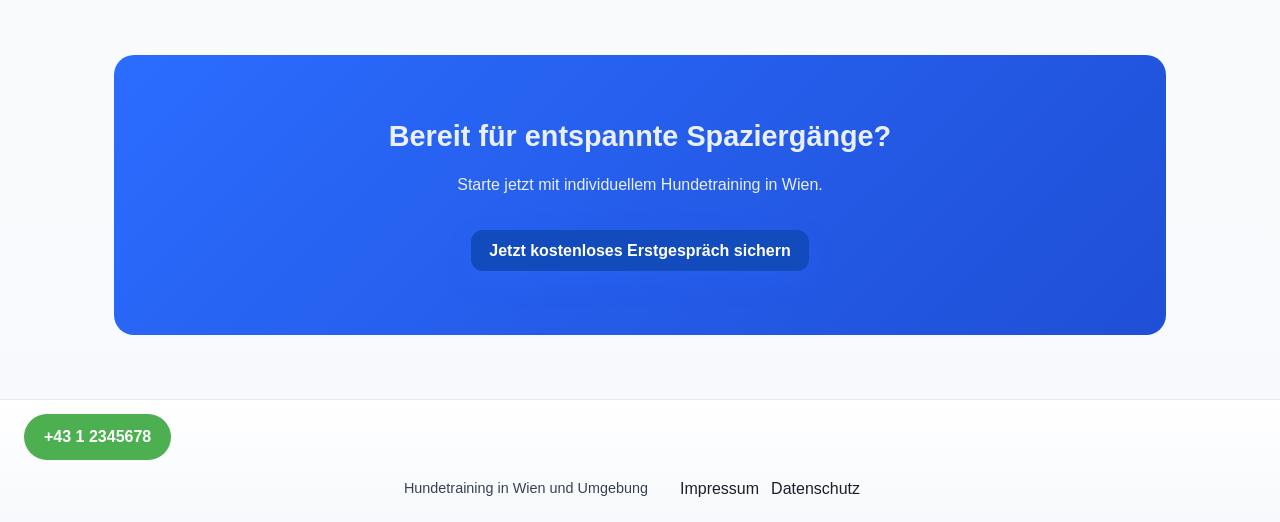
==== commit 7b2ecb3b: "a lot of good changes" ====
--- a/index.html
+++ b/index.html
@@ -2,12 +2,18 @@
 <html lang="de">
   <head>
     <meta charset="UTF-8" />
+    <meta
+      http-equiv="Content-Security-Policy"
+      content="default-src 'self'; script-src 'none'; object-src 'none';"
+    />
+
     <meta http-equiv="X-UA-Compatible" content="IE=edge" />
     <meta name="viewport" content="width=device-width, initial-scale=1" />
+
     <link
       rel="preload"
       as="image"
-      href="assets/img/hundetraining-wien-ruhiger-spaziergang.webp"
+      href="assets/img/hundetraining-wien-ruhiger-spaziergang.jpg"
     />
     <title>
       Hundetraining Wien – ruhiges Training & Hilfe bei Leineziehen, Bellen &
@@ -18,10 +24,6 @@
       name="description"
       content="Individuelles Hundetraining in Wien: Schluss mit Leineziehen, Bellen und Unsicherheit. 
       Lerne, wie dein Hund ruhig und entspannt wird."
-    />
-    <meta
-      name="keywords"
-      content="Hundetraining Wien, Hundetrainer Wien, Leineziehen, Hund bellt, Hund Angst Training"
     />
 
     <meta name="robots" content="index, follow" />
@@ -80,35 +82,6 @@
     <!--<link rel="manifest" href="/site.webmanifest" />-->
 
     <meta name="theme-color" content="#2196f3" />
-
-    <!-- Schema.org -->
-    <script type="application/ld+json">
-      {
-        "@context": "https://schema.org",
-        "@type": "ProfessionalService",
-        "name": "Hundetraining Wien",
-        "image": "https://www.../assets/img/hundetraining.jpg",
-        "description": "Ruhiges und alltagstaugliches Hundetraining in Wien.",
-        "telephone": "+43 ...",
-        "url": "https://www...",
-        "priceRange": "€€",
-        "openingHours": "Mo-Sa 09:00-18:00",
-        "serviceType": "Hundetraining",
-        "areaServed": "Wien, Österreich",
-
-        "address": {
-          "@type": "PostalAddress",
-          "addressLocality": "Wien",
-          "addressCountry": "AT"
-        },
-
-        "geo": {
-          "@type": "GeoCoordinates",
-          "latitude": 48.2082,
-          "longitude": 16.3738
-        }
-      }
-    </script>
 
     <link rel="stylesheet" href="css/style.css" />
   </head>
@@ -141,6 +114,7 @@
           src="assets/img/hundetraining-wien-ruhiger-spaziergang.jpg"
           alt="Ruhiger Spaziergang mit Hund in Wien"
           class="hero-image"
+          fetchpriority="high"
         />
 
         <div class="hero-overlay" aria-hidden="true"></div>
@@ -158,7 +132,7 @@
           </p>
 
           <a href="kontakt.html" class="cta-button">
-            Jetzt kostenloses Erstgespräch sichern
+            Kostenloses Erstgespräch für Hundetraining in Wien sichern.
           </a>
 
           <p class="micro-trust">Kostenlos • unverbindlich • individuell</p>
@@ -229,7 +203,43 @@
         >
       </section>
     </main>
-    <footer>
+
+    <footer itemscope itemtype="https://schema.org/ProfessionalService">
+      <!-- Versteckte SEO-Daten für Google -->
+      <meta itemprop="name" content="Hundetraining Wien" />
+      <meta
+        itemprop="description"
+        content="Ruhiges und alltagstaugliches Hundetraining in Wien. Hilfe bei Leineziehen, Bellen und Angst."
+      />
+      <meta
+        itemprop="image"
+        content="https://www.../assets/img/hundetraining.jpg"
+      />
+      <meta itemprop="url" content="https://www..." />
+      <meta itemprop="priceRange" content="€€" />
+      <a href="tel:+4312345678" itemprop="telephone">+43 1 2345678</a>
+      <meta itemprop="openingHours" content="Mo-Sa 09:00-18:00" />
+
+      <!-- Adresse & Standort -->
+      <div
+        itemprop="address"
+        itemscope
+        itemtype="https://schema.org/PostalAddress"
+      >
+        <meta itemprop="addressLocality" content="Wien" />
+        <meta itemprop="addressCountry" content="AT" />
+      </div>
+
+      <div
+        itemprop="geo"
+        itemscope
+        itemtype="https://schema.org/GeoCoordinates"
+      >
+        <meta itemprop="latitude" content="48.2082" />
+        <meta itemprop="longitude" content="16.3738" />
+      </div>
+
+      <!-- Sichtbarer Footer-Inhalt -->
       <div class="footer-row">
         <p>Hundetraining in Wien und Umgebung</p>
         <nav aria-label="Rechtliche Seiten">
@@ -238,24 +248,5 @@
         </nav>
       </div>
     </footer>
-
-    <script defer>
-      const elements = document.querySelectorAll(".fade-in");
-
-      const observer = new IntersectionObserver(
-        (entries) => {
-          entries.forEach((entry) => {
-            if (entry.isIntersecting) {
-              entry.target.classList.add("visible");
-            }
-          });
-        },
-        {
-          threshold: 0.15,
-        },
-      );
-
-      elements.forEach((el) => observer.observe(el));
-    </script>
   </body>
 </html>
--- a/css/style.css
+++ b/css/style.css
@@ -482,3 +482,52 @@
   display: flex;
   gap: 0.75rem;
 }
+
+/* Die Animation definieren */
+@keyframes fadeInUp {
+  from {
+    opacity: 0;
+    transform: translateY(20px); /* Leichter Effekt von unten nach oben */
+  }
+  to {
+    opacity: 1;
+    transform: translateY(0);
+  }
+}
+
+/* Die Animation auf deine Klassen anwenden */
+.fade-in {
+  animation: fadeInUp 0.8s ease-out forwards;
+}
+
+/* Optionale Verzögerungen für gestaffeltes Einblenden */
+.delay-1 {
+  animation-delay: 0.2s;
+}
+.delay-2 {
+  animation-delay: 0.4s;
+}
+.delay-3 {
+  animation-delay: 0.6s;
+}
+/* Telefon-Link im Footer stylen */
+footer a[itemprop="telephone"] {
+  display: inline-block;
+  margin-top: 10px;
+  padding: 10px 20px;
+  background-color: #4caf50; /* Ein schönes "Anruf-Grün" */
+  color: white;
+  text-decoration: none;
+  border-radius: 25px;
+  font-weight: bold;
+  transition: background-color 0.3s ease;
+}
+
+footer a[itemprop="telephone"]:hover {
+  background-color: #388e3c; /* Dunkler beim Drüberfahren */
+}
+
+/* Verhindert, dass der Link wie normaler Text aussieht */
+footer a[itemprop="telephone"]:active {
+  transform: scale(0.95);
+}
